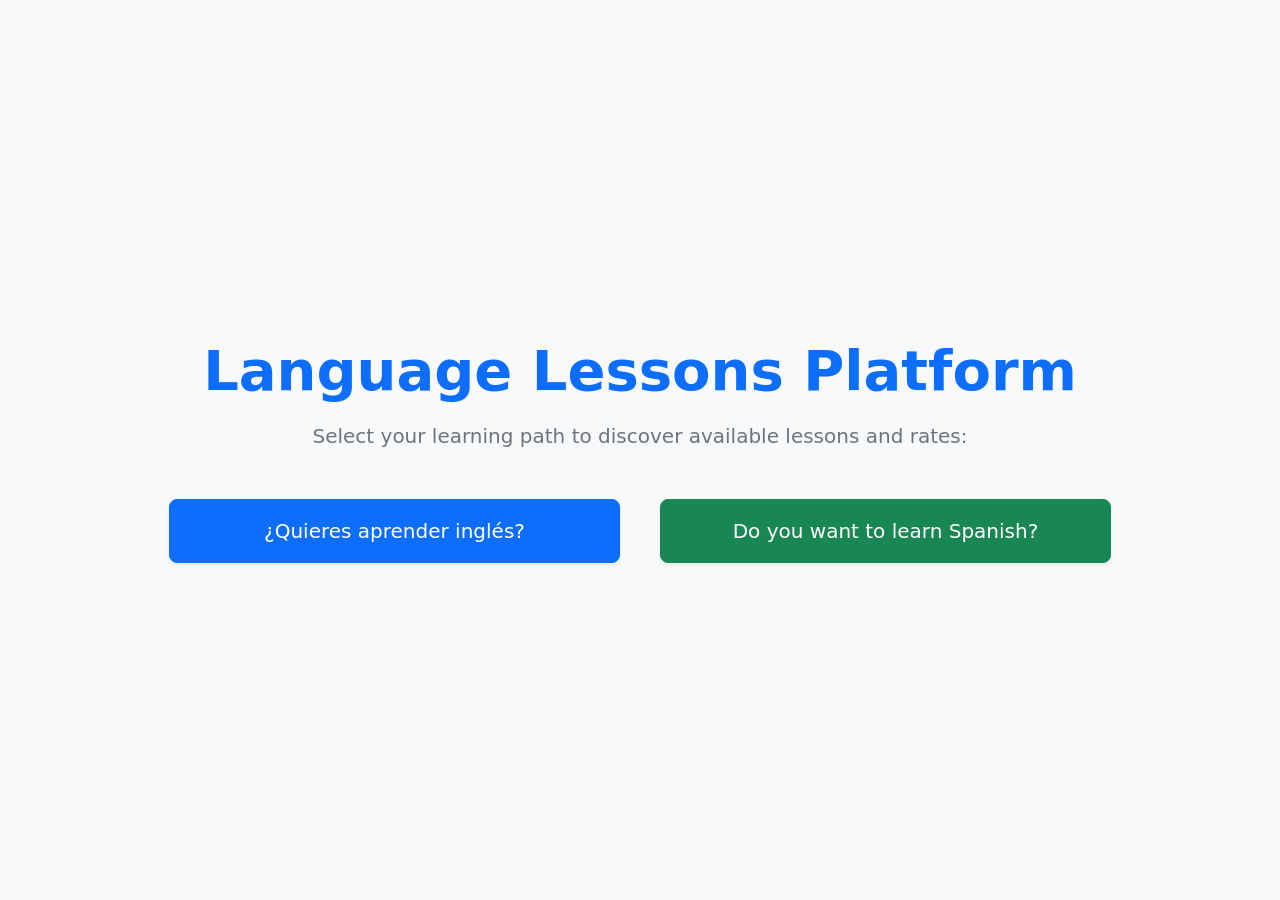
==== src/main/resources/templates/index.html @ 7f2d3aa1 "Initial commit: Spring Boot + Thymeleaf language tutor site" ====
<!DOCTYPE html>
<html xmlns:th="http://www.thymeleaf.org">
<head>
    <meta charset="UTF-8">
    <meta name="viewport" content="width=device-width, initial-scale=1.0">
    <title>Language Tutor Showcase</title>
    <!-- Bootstrap 5 CDN for clean styling -->
    <link rel="stylesheet" href="https://cdn.jsdelivr.net/npm/bootstrap@5.3.0/dist/css/bootstrap.min.css">
</head>
<body class="bg-light">

<div class="container text-center py-5 min-vh-100 d-flex flex-column justify-content-center">
    <h1 class="display-4 fw-bold mb-3 text-primary">Language Lessons Platform</h1>
    <p class="lead mb-5 text-secondary">Select your learning path to discover available lessons and rates:</p>

    <div class="row justify-content-center gap-3">
        <div class="col-md-5">
            <a href="/learn-english" class="btn btn-primary btn-lg w-100 py-3 shadow-sm">
                ¿Quieres aprender inglés?
            </a>
        </div>
        <div class="col-md-5">
            <a href="/learn-spanish" class="btn btn-success btn-lg w-100 py-3 shadow-sm">
                Do you want to learn Spanish?
            </a>
        </div>
    </div>
</div>

</body>
</html>
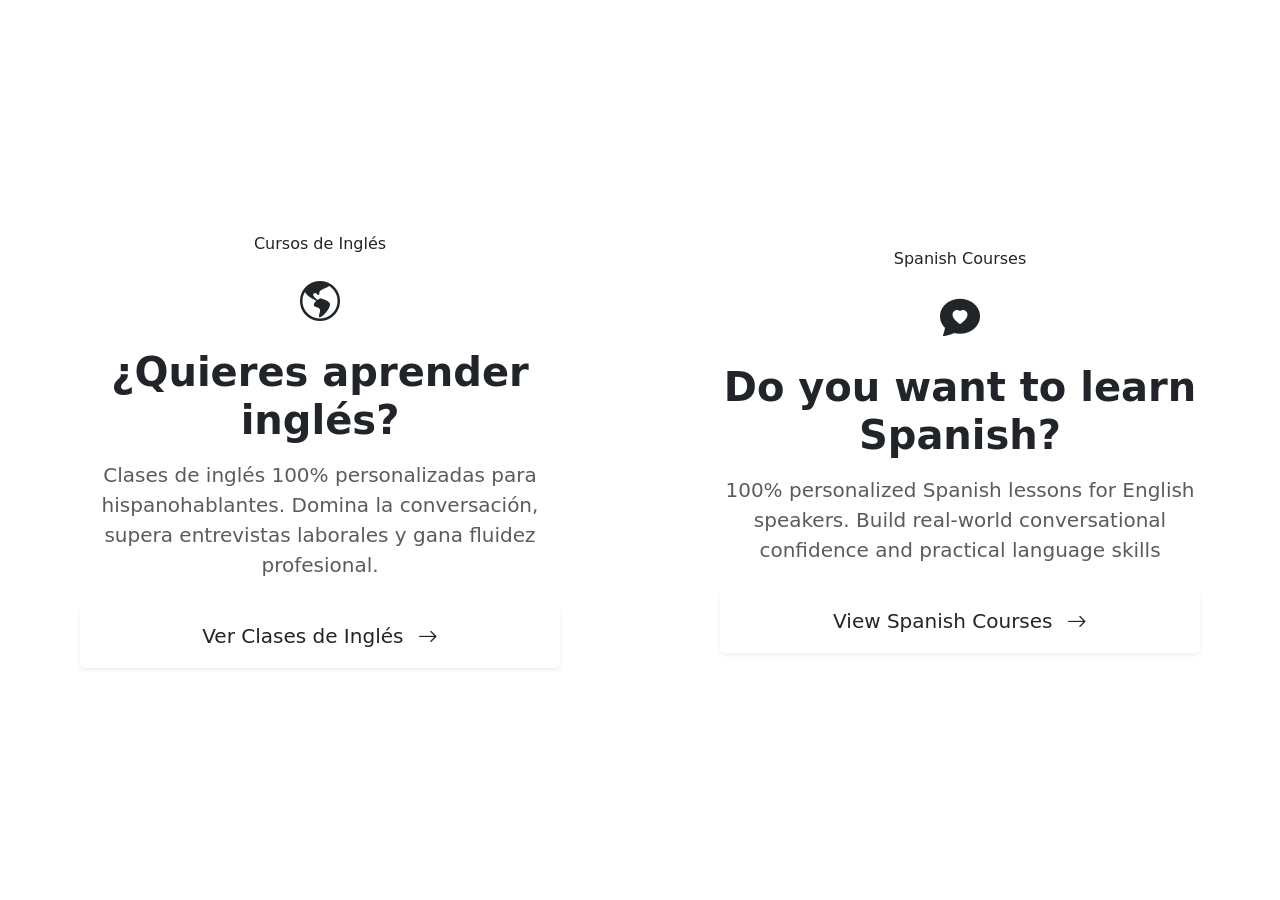
==== commit 47659522: "feat: mobile-first design, Woodland Whisper theme, and localized contact controller fix" ====
--- a/src/main/resources/templates/index.html
+++ b/src/main/resources/templates/index.html
@@ -3,28 +3,71 @@
 <head>
     <meta charset="UTF-8">
     <meta name="viewport" content="width=device-width, initial-scale=1.0">
-    <title>Language Tutor Showcase</title>
-    <!-- Bootstrap 5 CDN for clean styling -->
+    <title>Alberto Sánchez | Language Tutor</title>
+    <!-- Bootstrap 5 & Icons -->
     <link rel="stylesheet" href="https://cdn.jsdelivr.net/npm/bootstrap@5.3.0/dist/css/bootstrap.min.css">
+    <link rel="stylesheet" href="https://cdn.jsdelivr.net/npm/bootstrap-icons@1.11.0/font/bootstrap-icons.css">
+    <!-- Woodland Whisper Theme -->
+    <link rel="stylesheet" th:href="@{/css/wse-style.css}">
+
+    <style>
+        /* Custom Full-Height Vertical Split */
+        .split-container {
+            min-height: 100vh;
+        }
+        .split-panel-spanish {
+            background-color: #ffffff;
+            border-right: 1px solid var(--wse-card-border);
+        }
+        .split-panel-english {
+            background-color: var(--wse-light-bg);
+        }
+        @media (max-width: 767.98px) {
+            .split-panel-spanish {
+                border-right: none;
+                border-bottom: 2px solid var(--wse-card-border);
+            }
+        }
+    </style>
 </head>
-<body class="bg-light">
+<body>
 
-<div class="container text-center py-5 min-vh-100 d-flex flex-column justify-content-center">
-    <h1 class="display-4 fw-bold mb-3 text-primary">Language Lessons Platform</h1>
-    <p class="lead mb-5 text-secondary">Select your learning path to discover available lessons and rates:</p>
+<div class="container-fluid p-0 split-container d-flex flex-column flex-md-row">
 
-    <div class="row justify-content-center gap-3">
-        <div class="col-md-5">
-            <a href="/learn-english" class="btn btn-primary btn-lg w-100 py-3 shadow-sm">
-                ¿Quieres aprender inglés?
-            </a>
-        </div>
-        <div class="col-md-5">
-            <a href="/learn-spanish" class="btn btn-success btn-lg w-100 py-3 shadow-sm">
-                Do you want to learn Spanish?
+    <!-- LEFT HALF: 100% SPANISH (Aprender Inglés) -->
+    <div class="col-12 col-md-6 split-panel-spanish d-flex flex-column justify-content-center align-items-center p-4 p-lg-5 text-center">
+        <div style="max-width: 480px;">
+            <span class="wse-badge mb-3 d-inline-block">Cursos de Inglés</span>
+            <div class="fs-1 text-forest-green mb-3">
+                <i class="bi bi-globe-americas"></i>
+            </div>
+            <h1 class="display-6 fw-bold text-woodland-dark mb-3">¿Quieres aprender inglés?</h1>
+            <p class="text-muted fs-5 mb-4">
+                Clases de inglés 100% personalizadas para hispanohablantes. Domina la conversación, supera entrevistas laborales y gana fluidez profesional.
+            </p>
+            <a href="/learn-english" class="btn btn-wse-primary w-100 shadow-sm py-3 fs-5">
+                Ver Clases de Inglés <i class="bi bi-arrow-right ms-2"></i>
             </a>
         </div>
     </div>
+
+    <!-- RIGHT HALF: 100% ENGLISH (Learn Spanish) -->
+    <div class="col-12 col-md-6 split-panel-english d-flex flex-column justify-content-center align-items-center p-4 p-lg-5 text-center">
+        <div style="max-width: 480px;">
+            <span class="wse-badge mb-3 d-inline-block">Spanish Courses</span>
+            <div class="fs-1 text-forest-green mb-3">
+                <i class="bi bi-chat-heart-fill"></i>
+            </div>
+            <h1 class="display-6 fw-bold text-woodland-dark mb-3">Do you want to learn Spanish?</h1>
+            <p class="text-muted fs-5 mb-4">
+                100% personalized Spanish lessons for English speakers. Build real-world conversational confidence and practical language skills
+            </p>
+            <a href="/learn-spanish" class="btn btn-wse-primary w-100 shadow-sm py-3 fs-5">
+                View Spanish Courses <i class="bi bi-arrow-right ms-2"></i>
+            </a>
+        </div>
+    </div>
+
 </div>
 
 </body>
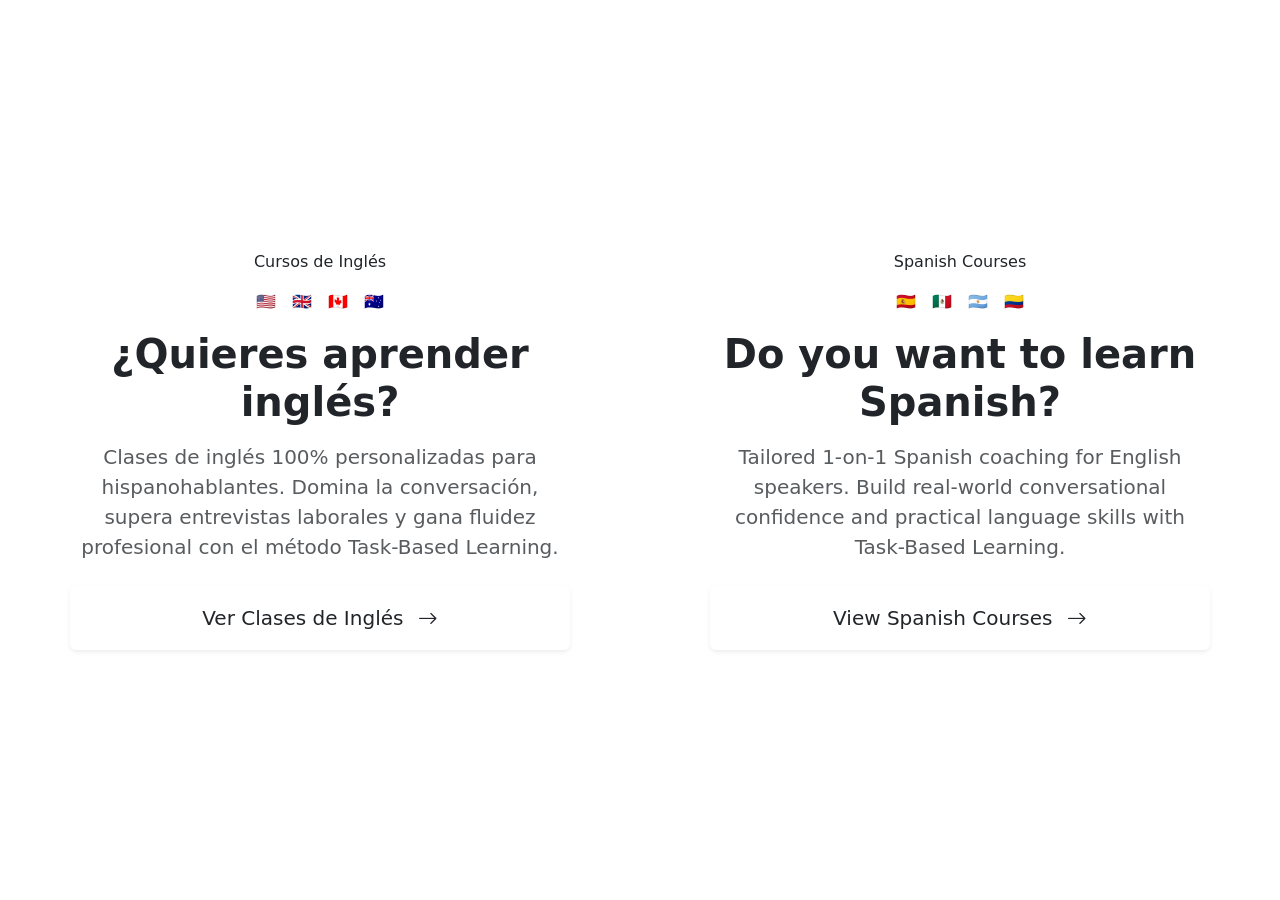
==== commit a47736d2: "feat: complete detail pages with CEFR curriculum and growth metaphor" ====
--- a/src/main/resources/templates/index.html
+++ b/src/main/resources/templates/index.html
@@ -22,6 +22,21 @@
         .split-panel-english {
             background-color: var(--wse-light-bg);
         }
+
+        /* Country Flag Badge Styling */
+        .flag-badge {
+            display: inline-flex;
+            align-items: center;
+            gap: 6px;
+            background-color: rgba(47, 79, 79, 0.08);
+            border: 1px solid rgba(47, 79, 79, 0.15);
+            border-radius: 50px;
+            padding: 6px 14px;
+            font-size: 0.95rem;
+            font-weight: 700;
+            color: var(--wse-woodland-dark);
+        }
+
         @media (max-width: 767.98px) {
             .split-panel-spanish {
                 border-right: none;
@@ -36,14 +51,20 @@
 
     <!-- LEFT HALF: 100% SPANISH (Aprender Inglés) -->
     <div class="col-12 col-md-6 split-panel-spanish d-flex flex-column justify-content-center align-items-center p-4 p-lg-5 text-center">
-        <div style="max-width: 480px;">
+        <div style="max-width: 500px;">
             <span class="wse-badge mb-3 d-inline-block">Cursos de Inglés</span>
-            <div class="fs-1 text-forest-green mb-3">
-                <i class="bi bi-globe-americas"></i>
+
+            <!-- LEFT PANEL: English-Speaking Country Flags -->
+            <div class="d-flex flex-wrap justify-content-center gap-3 mb-3">
+                <span class="flag-circle" title="Estados Unidos">🇺🇸</span>
+                <span class="flag-circle" title="Reino Unido">🇬🇧</span>
+                <span class="flag-circle" title="Canadá">🇨🇦</span>
+                <span class="flag-circle" title="Australia">🇦🇺</span>
             </div>
+
             <h1 class="display-6 fw-bold text-woodland-dark mb-3">¿Quieres aprender inglés?</h1>
             <p class="text-muted fs-5 mb-4">
-                Clases de inglés 100% personalizadas para hispanohablantes. Domina la conversación, supera entrevistas laborales y gana fluidez profesional.
+                Clases de inglés 100% personalizadas para hispanohablantes. Domina la conversación, supera entrevistas laborales y gana fluidez profesional con el método Task-Based Learning.
             </p>
             <a href="/learn-english" class="btn btn-wse-primary w-100 shadow-sm py-3 fs-5">
                 Ver Clases de Inglés <i class="bi bi-arrow-right ms-2"></i>
@@ -53,14 +74,20 @@
 
     <!-- RIGHT HALF: 100% ENGLISH (Learn Spanish) -->
     <div class="col-12 col-md-6 split-panel-english d-flex flex-column justify-content-center align-items-center p-4 p-lg-5 text-center">
-        <div style="max-width: 480px;">
+        <div style="max-width: 500px;">
             <span class="wse-badge mb-3 d-inline-block">Spanish Courses</span>
-            <div class="fs-1 text-forest-green mb-3">
-                <i class="bi bi-chat-heart-fill"></i>
+
+            <!-- RIGHT PANEL: Spanish-Speaking Country Flags -->
+            <div class="d-flex flex-wrap justify-content-center gap-3 mb-3">
+                <span class="flag-circle" title="España">🇪🇸</span>
+                <span class="flag-circle" title="México">🇲🇽</span>
+                <span class="flag-circle" title="Argentina">🇦🇷</span>
+                <span class="flag-circle" title="Colombia">🇨🇴</span>
             </div>
+
             <h1 class="display-6 fw-bold text-woodland-dark mb-3">Do you want to learn Spanish?</h1>
             <p class="text-muted fs-5 mb-4">
-                100% personalized Spanish lessons for English speakers. Build real-world conversational confidence and practical language skills
+                Tailored 1-on-1 Spanish coaching for English speakers. Build real-world conversational confidence and practical language skills with Task-Based Learning.
             </p>
             <a href="/learn-spanish" class="btn btn-wse-primary w-100 shadow-sm py-3 fs-5">
                 View Spanish Courses <i class="bi bi-arrow-right ms-2"></i>
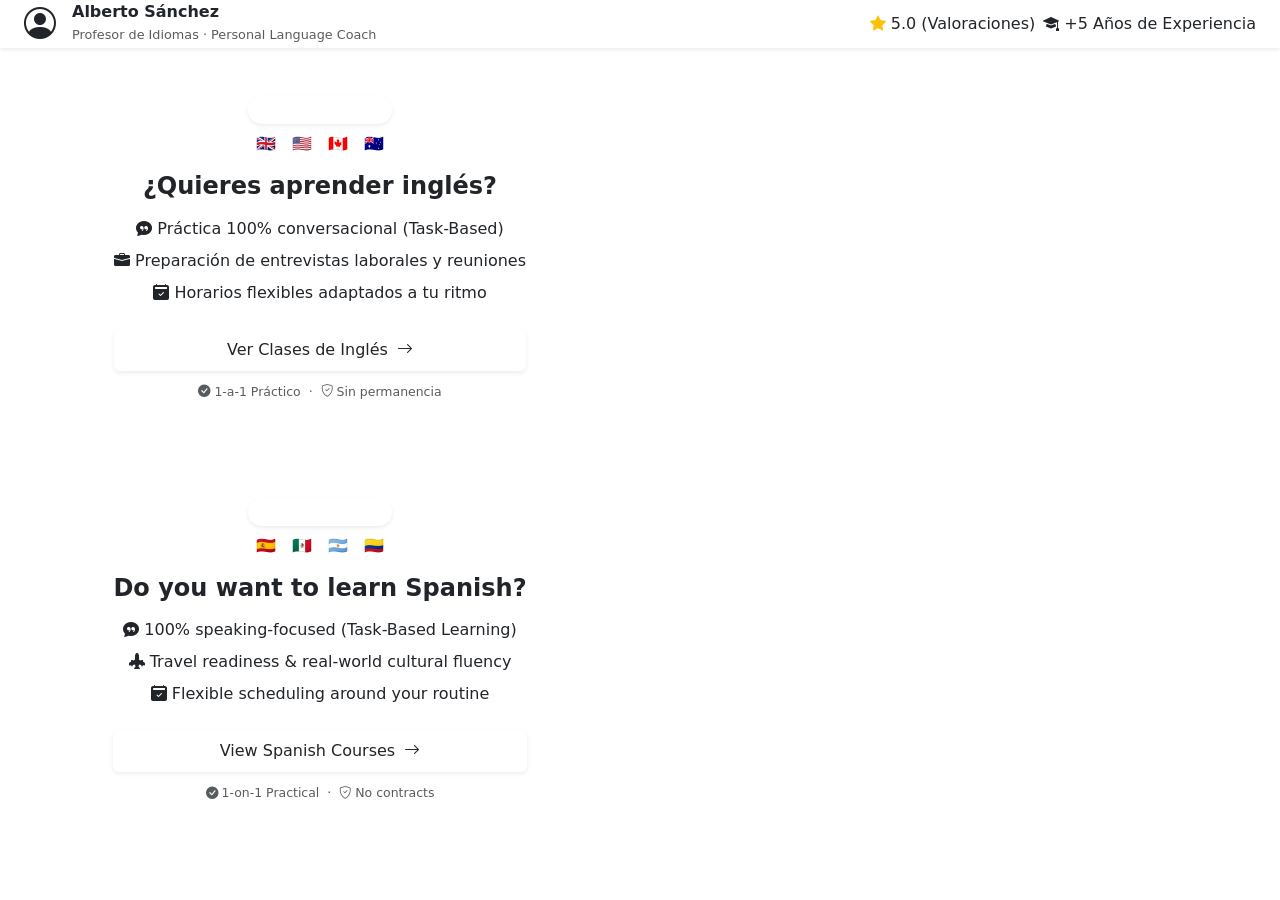
==== commit c31fbcec: "feat(ui): redesign index page with cityscapes, rounded rectangle cards, and benefit chips" ====
--- a/src/main/resources/templates/index.html
+++ b/src/main/resources/templates/index.html
@@ -4,98 +4,158 @@
     <meta charset="UTF-8">
     <meta name="viewport" content="width=device-width, initial-scale=1.0">
     <title>Alberto Sánchez | Language Tutor</title>
-    <!-- Bootstrap 5 & Icons -->
+    <!-- Bootstrap 5 & Bootstrap Icons -->
     <link rel="stylesheet" href="https://cdn.jsdelivr.net/npm/bootstrap@5.3.0/dist/css/bootstrap.min.css">
     <link rel="stylesheet" href="https://cdn.jsdelivr.net/npm/bootstrap-icons@1.11.0/font/bootstrap-icons.css">
-    <!-- Woodland Whisper Theme -->
-    <link rel="stylesheet" th:href="@{/css/wse-style.css}">
+    <!-- Woodland Whisper Central Stylesheet -->
+    <link rel="stylesheet" th:href="@{/css/wse-style.css}" href="/css/wse-style.css">
+</head>
+<body class="d-flex flex-column min-vh-100">
 
-    <style>
-        /* Custom Full-Height Vertical Split */
-        .split-container {
-            min-height: 100vh;
-        }
-        .split-panel-spanish {
-            background-color: #ffffff;
-            border-right: 1px solid var(--wse-card-border);
-        }
-        .split-panel-english {
-            background-color: var(--wse-light-bg);
-        }
+<!-- TOP HEADER BAR: ALBERTO'S IDENTITY & CREDENTIALS -->
+<header class="wse-header-bar shadow-sm">
+    <div class="container-fluid px-md-4 d-flex align-items-center justify-content-between">
 
-        /* Country Flag Badge Styling */
-        .flag-badge {
-            display: inline-flex;
-            align-items: center;
-            gap: 6px;
-            background-color: rgba(47, 79, 79, 0.08);
-            border: 1px solid rgba(47, 79, 79, 0.15);
-            border-radius: 50px;
-            padding: 6px 14px;
-            font-size: 0.95rem;
-            font-weight: 700;
-            color: var(--wse-woodland-dark);
-        }
+        <!-- Left: Profile Photo & Tutor Name -->
+        <div class="d-flex align-items-center gap-3">
+            <div class="position-relative">
+                <img th:src="@{/images/alberto-profile.jpg}"
+                     src="/images/alberto-profile.jpg"
+                     alt="Alberto Sánchez"
+                     class="rounded-circle shadow-sm"
+                     style="width: 46px; height: 46px; object-fit: cover;"
+                     onerror="this.style.display='none'; document.getElementById('header-fallback-icon').style.display='inline-block';">
+                <div id="header-fallback-icon" style="display: none;" class="fs-2 text-forest-green">
+                    <i class="bi bi-person-circle"></i>
+                </div>
+            </div>
+            <div>
+                <h2 class="h6 fw-bold text-woodland-dark mb-0">Alberto Sánchez</h2>
+                <span class="text-muted small" style="font-size: 0.8rem;">Profesor de Idiomas · Personal Language Coach</span>
+            </div>
+        </div>
 
-        @media (max-width: 767.98px) {
-            .split-panel-spanish {
-                border-right: none;
-                border-bottom: 2px solid var(--wse-card-border);
-            }
-        }
-    </style>
-</head>
-<body>
+        <!-- Right: Credibility Badges -->
+        <div class="d-none d-sm-flex align-items-center gap-2">
+                <span class="trust-pill">
+                    <i class="bi bi-star-fill text-warning"></i> 5.0 (Valoraciones)
+                </span>
+            <span class="trust-pill">
+                    <i class="bi bi-mortarboard-fill text-forest-green"></i> +5 Años de Experiencia
+                </span>
+        </div>
 
-<div class="container-fluid p-0 split-container d-flex flex-column flex-md-row">
+    </div>
+</header>
 
-    <!-- LEFT HALF: 100% SPANISH (Aprender Inglés) -->
-    <div class="col-12 col-md-6 split-panel-spanish d-flex flex-column justify-content-center align-items-center p-4 p-lg-5 text-center">
-        <div style="max-width: 500px;">
-            <span class="wse-badge mb-3 d-inline-block">Cursos de Inglés</span>
+<!-- SPLIT SCREEN PORTAL -->
+<main class="container-fluid p-0 split-container">
 
-            <!-- LEFT PANEL: English-Speaking Country Flags -->
-            <div class="d-flex flex-wrap justify-content-center gap-3 mb-3">
-                <span class="flag-circle" title="Estados Unidos">🇺🇸</span>
-                <span class="flag-circle" title="Reino Unido">🇬🇧</span>
-                <span class="flag-circle" title="Canadá">🇨🇦</span>
-                <span class="flag-circle" title="Australia">🇦🇺</span>
+    <!-- ======================================================== -->
+    <!-- LEFT PANEL: LONDON BACKGROUND (Aprender Inglés)            -->
+    <!-- ======================================================== -->
+    <div class="col-12 col-md-6 split-panel-spanish d-flex flex-column justify-content-center align-items-center p-3 p-lg-5 text-center">
+
+        <!-- Category Badge (outside card) -->
+        <span class="badge bg-white text-forest-green mb-2 px-3 py-2 rounded-pill fw-bold shadow-sm">
+                Cursos de Inglés
+            </span>
+
+        <!-- Circular Country Flags (outside card) -->
+        <div class="d-flex flex-wrap justify-content-center gap-3 mb-3">
+            <span class="flag-circle" title="Reino Unido">🇬🇧</span>
+            <span class="flag-circle" title="Estados Unidos">🇺🇸</span>
+            <span class="flag-circle" title="Canadá">🇨🇦</span>
+            <span class="flag-circle" title="Australia">🇦🇺</span>
+        </div>
+
+        <!-- ROUNDED RECTANGLE FOCAL CARD -->
+        <div class="rounded-rectangle-card">
+            <h1 class="h4 fw-bold text-woodland-dark mb-3">¿Quieres aprender inglés?</h1>
+
+            <!-- 3 Benefit Chips -->
+            <div class="d-flex flex-column gap-2 mb-4 w-100">
+                <div class="benefit-chip">
+                    <i class="bi bi-chat-quote-fill"></i>
+                    <span>Práctica 100% conversacional (Task-Based)</span>
+                </div>
+                <div class="benefit-chip">
+                    <i class="bi bi-briefcase-fill"></i>
+                    <span>Preparación de entrevistas laborales y reuniones</span>
+                </div>
+                <div class="benefit-chip">
+                    <i class="bi bi-calendar2-check-fill"></i>
+                    <span>Horarios flexibles adaptados a tu ritmo</span>
+                </div>
             </div>
 
-            <h1 class="display-6 fw-bold text-woodland-dark mb-3">¿Quieres aprender inglés?</h1>
-            <p class="text-muted fs-5 mb-4">
-                Clases de inglés 100% personalizadas para hispanohablantes. Domina la conversación, supera entrevistas laborales y gana fluidez profesional con el método Task-Based Learning.
-            </p>
-            <a href="/learn-english" class="btn btn-wse-primary w-100 shadow-sm py-3 fs-5">
-                Ver Clases de Inglés <i class="bi bi-arrow-right ms-2"></i>
+            <a th:href="@{/learn-english}" href="/learn-english" class="btn btn-wse-primary w-100 shadow-sm py-2 px-3 fs-6 mb-2">
+                Ver Clases de Inglés <i class="bi bi-arrow-right ms-1"></i>
             </a>
+
+            <!-- Mini Trust Notes -->
+            <div class="d-flex justify-content-center gap-2 text-muted small mt-1" style="font-size: 0.78rem;">
+                <span><i class="bi bi-check-circle-fill text-forest-green me-1"></i>1-a-1 Práctico</span>
+                <span>·</span>
+                <span><i class="bi bi-shield-check text-forest-green me-1"></i>Sin permanencia</span>
+            </div>
         </div>
+
     </div>
 
-    <!-- RIGHT HALF: 100% ENGLISH (Learn Spanish) -->
-    <div class="col-12 col-md-6 split-panel-english d-flex flex-column justify-content-center align-items-center p-4 p-lg-5 text-center">
-        <div style="max-width: 500px;">
-            <span class="wse-badge mb-3 d-inline-block">Spanish Courses</span>
+    <!-- ======================================================== -->
+    <!-- RIGHT PANEL: MADRID BACKGROUND (Learn Spanish)            -->
+    <!-- ======================================================== -->
+    <div class="col-12 col-md-6 split-panel-english d-flex flex-column justify-content-center align-items-center p-3 p-lg-5 text-center">
 
-            <!-- RIGHT PANEL: Spanish-Speaking Country Flags -->
-            <div class="d-flex flex-wrap justify-content-center gap-3 mb-3">
-                <span class="flag-circle" title="España">🇪🇸</span>
-                <span class="flag-circle" title="México">🇲🇽</span>
-                <span class="flag-circle" title="Argentina">🇦🇷</span>
-                <span class="flag-circle" title="Colombia">🇨🇴</span>
+        <!-- Category Badge (outside card) -->
+        <span class="badge bg-white text-forest-green mb-2 px-3 py-2 rounded-pill fw-bold shadow-sm">
+                Spanish Courses
+            </span>
+
+        <!-- Circular Country Flags (outside card) -->
+        <div class="d-flex flex-wrap justify-content-center gap-3 mb-3">
+            <span class="flag-circle" title="España">🇪🇸</span>
+            <span class="flag-circle" title="México">🇲🇽</span>
+            <span class="flag-circle" title="Argentina">🇦🇷</span>
+            <span class="flag-circle" title="Colombia">🇨🇴</span>
+        </div>
+
+        <!-- ROUNDED RECTANGLE FOCAL CARD -->
+        <div class="rounded-rectangle-card">
+            <h1 class="h4 fw-bold text-woodland-dark mb-3">Do you want to learn Spanish?</h1>
+
+            <!-- 3 Benefit Chips -->
+            <div class="d-flex flex-column gap-2 mb-4 w-100">
+                <div class="benefit-chip">
+                    <i class="bi bi-chat-quote-fill"></i>
+                    <span>100% speaking-focused (Task-Based Learning)</span>
+                </div>
+                <div class="benefit-chip">
+                    <i class="bi bi-airplane-engines-fill"></i>
+                    <span>Travel readiness & real-world cultural fluency</span>
+                </div>
+                <div class="benefit-chip">
+                    <i class="bi bi-calendar2-check-fill"></i>
+                    <span>Flexible scheduling around your routine</span>
+                </div>
             </div>
 
-            <h1 class="display-6 fw-bold text-woodland-dark mb-3">Do you want to learn Spanish?</h1>
-            <p class="text-muted fs-5 mb-4">
-                Tailored 1-on-1 Spanish coaching for English speakers. Build real-world conversational confidence and practical language skills with Task-Based Learning.
-            </p>
-            <a href="/learn-spanish" class="btn btn-wse-primary w-100 shadow-sm py-3 fs-5">
-                View Spanish Courses <i class="bi bi-arrow-right ms-2"></i>
+            <a th:href="@{/learn-spanish}" href="/learn-spanish" class="btn btn-wse-primary w-100 shadow-sm py-2 px-3 fs-6 mb-2">
+                View Spanish Courses <i class="bi bi-arrow-right ms-1"></i>
             </a>
+
+            <!-- Mini Trust Notes -->
+            <div class="d-flex justify-content-center gap-2 text-muted small mt-1" style="font-size: 0.78rem;">
+                <span><i class="bi bi-check-circle-fill text-forest-green me-1"></i>1-on-1 Practical</span>
+                <span>·</span>
+                <span><i class="bi bi-shield-check text-forest-green me-1"></i>No contracts</span>
+            </div>
         </div>
+
     </div>
 
-</div>
+</main>
 
 </body>
 </html>
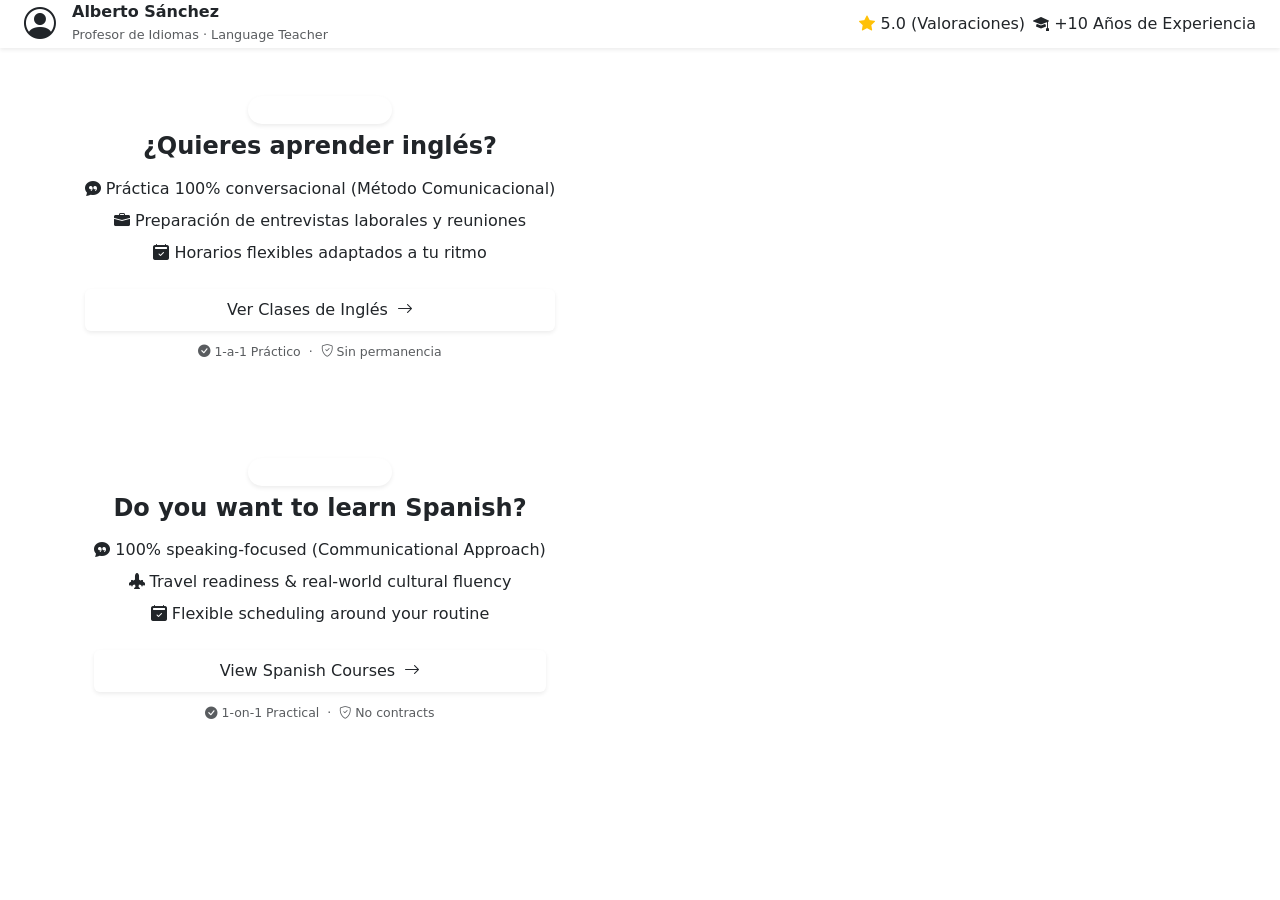
==== commit 1c572603: "feat: harmonize profile UI, track contact reasons, and fix header contrast" ====
--- a/src/main/resources/templates/index.html
+++ b/src/main/resources/templates/index.html
@@ -31,7 +31,7 @@
             </div>
             <div>
                 <h2 class="h6 fw-bold text-woodland-dark mb-0">Alberto Sánchez</h2>
-                <span class="text-muted small" style="font-size: 0.8rem;">Profesor de Idiomas · Personal Language Coach</span>
+                <span class="text-muted small" style="font-size: 0.8rem;">Profesor de Idiomas · Language Teacher</span>
             </div>
         </div>
 
@@ -41,7 +41,7 @@
                     <i class="bi bi-star-fill text-warning"></i> 5.0 (Valoraciones)
                 </span>
             <span class="trust-pill">
-                    <i class="bi bi-mortarboard-fill text-forest-green"></i> +5 Años de Experiencia
+                    <i class="bi bi-mortarboard-fill text-forest-green"></i> +10 Años de Experiencia
                 </span>
         </div>
 
@@ -61,14 +61,6 @@
                 Cursos de Inglés
             </span>
 
-        <!-- Circular Country Flags (outside card) -->
-        <div class="d-flex flex-wrap justify-content-center gap-3 mb-3">
-            <span class="flag-circle" title="Reino Unido">🇬🇧</span>
-            <span class="flag-circle" title="Estados Unidos">🇺🇸</span>
-            <span class="flag-circle" title="Canadá">🇨🇦</span>
-            <span class="flag-circle" title="Australia">🇦🇺</span>
-        </div>
-
         <!-- ROUNDED RECTANGLE FOCAL CARD -->
         <div class="rounded-rectangle-card">
             <h1 class="h4 fw-bold text-woodland-dark mb-3">¿Quieres aprender inglés?</h1>
@@ -77,7 +69,7 @@
             <div class="d-flex flex-column gap-2 mb-4 w-100">
                 <div class="benefit-chip">
                     <i class="bi bi-chat-quote-fill"></i>
-                    <span>Práctica 100% conversacional (Task-Based)</span>
+                    <span>Práctica 100% conversacional (Método Comunicacional)</span>
                 </div>
                 <div class="benefit-chip">
                     <i class="bi bi-briefcase-fill"></i>
@@ -113,14 +105,6 @@
                 Spanish Courses
             </span>
 
-        <!-- Circular Country Flags (outside card) -->
-        <div class="d-flex flex-wrap justify-content-center gap-3 mb-3">
-            <span class="flag-circle" title="España">🇪🇸</span>
-            <span class="flag-circle" title="México">🇲🇽</span>
-            <span class="flag-circle" title="Argentina">🇦🇷</span>
-            <span class="flag-circle" title="Colombia">🇨🇴</span>
-        </div>
-
         <!-- ROUNDED RECTANGLE FOCAL CARD -->
         <div class="rounded-rectangle-card">
             <h1 class="h4 fw-bold text-woodland-dark mb-3">Do you want to learn Spanish?</h1>
@@ -129,7 +113,7 @@
             <div class="d-flex flex-column gap-2 mb-4 w-100">
                 <div class="benefit-chip">
                     <i class="bi bi-chat-quote-fill"></i>
-                    <span>100% speaking-focused (Task-Based Learning)</span>
+                    <span>100% speaking-focused (Communicational Approach)</span>
                 </div>
                 <div class="benefit-chip">
                     <i class="bi bi-airplane-engines-fill"></i>
